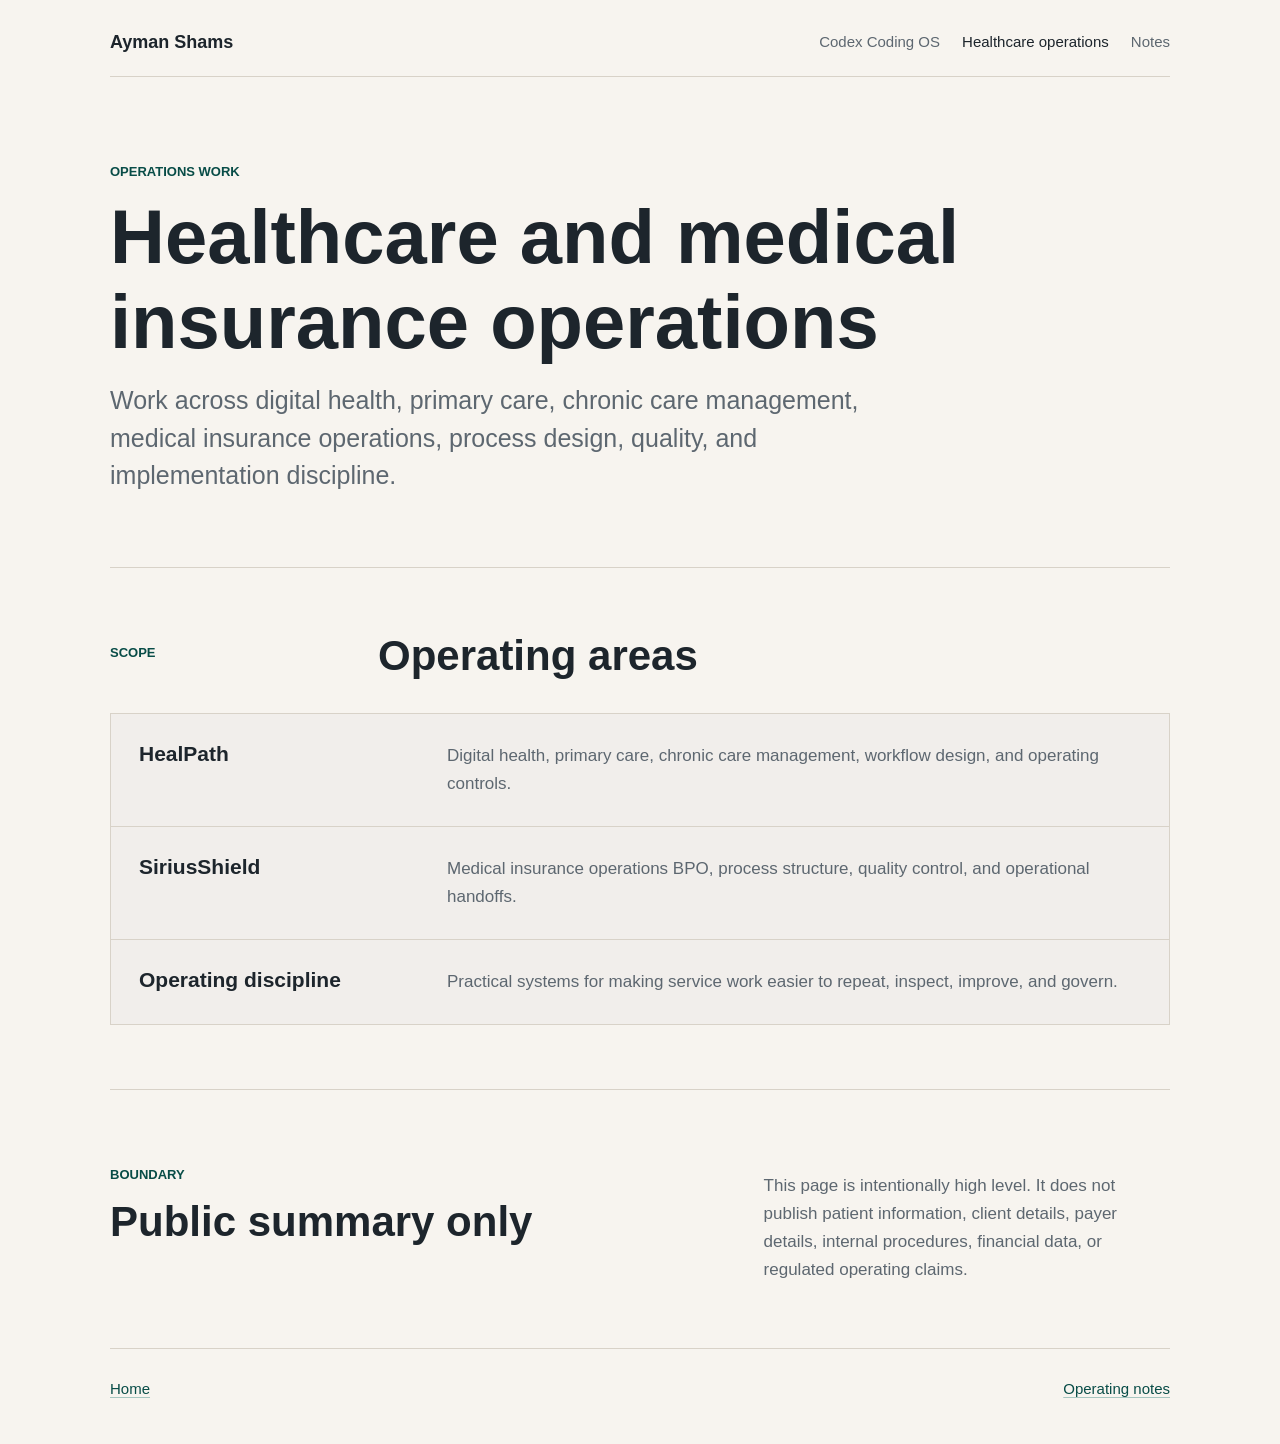
==== healthcare-operations/index.html @ 76e9513d "Initial GitHub Pages personal site" ====
<!doctype html>
<html lang="en">
  <head>
    <meta charset="utf-8">
    <meta name="viewport" content="width=device-width, initial-scale=1">
    <meta
      name="description"
      content="Healthcare operations, digital health, chronic care, and medical insurance operations work by Ayman Shams."
    >
    <title>Healthcare Operations | Ayman Shams</title>
    <link rel="stylesheet" href="../assets/css/styles.css">
  </head>
  <body>
    <header class="site-header">
      <a class="brand" href="../" aria-label="Ayman Shams homepage">Ayman Shams</a>
      <nav class="nav" aria-label="Primary navigation">
        <a href="../codex-coding-os/">Codex Coding OS</a>
        <a aria-current="page" href="../healthcare-operations/">Healthcare operations</a>
        <a href="../notes/">Notes</a>
      </nav>
    </header>

    <main>
      <section class="intro section">
        <p class="section-label">Operations work</p>
        <h1>Healthcare and medical insurance operations</h1>
        <p class="lead">
          Work across digital health, primary care, chronic care management, medical insurance operations, process design, quality, and implementation discipline.
        </p>
      </section>

      <section class="section" aria-labelledby="areas-heading">
        <div class="section-heading">
          <p class="section-label">Scope</p>
          <h2 id="areas-heading">Operating areas</h2>
        </div>
        <div class="work-list">
          <article class="work-item">
            <h3>HealPath</h3>
            <p>Digital health, primary care, chronic care management, workflow design, and operating controls.</p>
          </article>
          <article class="work-item">
            <h3>SiriusShield</h3>
            <p>Medical insurance operations BPO, process structure, quality control, and operational handoffs.</p>
          </article>
          <article class="work-item">
            <h3>Operating discipline</h3>
            <p>Practical systems for making service work easier to repeat, inspect, improve, and govern.</p>
          </article>
        </div>
      </section>

      <section class="section focus" aria-labelledby="boundary-heading">
        <div class="section-heading">
          <p class="section-label">Boundary</p>
          <h2 id="boundary-heading">Public summary only</h2>
        </div>
        <p>
          This page is intentionally high level. It does not publish patient information, client details, payer details, internal procedures, financial data, or regulated operating claims.
        </p>
      </section>
    </main>

    <footer class="site-footer">
      <a href="../">Home</a>
      <a href="../notes/">Operating notes</a>
    </footer>
  </body>
</html>
---- assets/css/styles.css ----
:root {
  color-scheme: light;
  --bg: #f7f4ef;
  --surface: #ffffff;
  --ink: #1d252c;
  --muted: #5d6770;
  --line: #d8d2c8;
  --accent: #0f6f68;
  --accent-dark: #084c47;
  --max: 1060px;
}

* {
  box-sizing: border-box;
}

html {
  background: var(--bg);
}

body {
  margin: 0;
  color: var(--ink);
  background: var(--bg);
  font-family: Arial, Helvetica, sans-serif;
  font-size: 17px;
  line-height: 1.65;
}

a {
  color: var(--accent-dark);
  text-decoration-color: rgba(15, 111, 104, 0.35);
  text-decoration-thickness: 0.08em;
  text-underline-offset: 0.18em;
}

a:hover {
  color: var(--accent);
}

a:focus-visible {
  outline: 3px solid rgba(15, 111, 104, 0.35);
  outline-offset: 4px;
  border-radius: 4px;
}

.site-header,
.site-footer,
main {
  width: min(var(--max), calc(100% - 40px));
  margin: 0 auto;
}

.site-header {
  display: flex;
  align-items: center;
  justify-content: space-between;
  gap: 24px;
  padding: 28px 0 18px;
  border-bottom: 1px solid var(--line);
}

.brand {
  color: var(--ink);
  font-size: 18px;
  font-weight: 700;
  text-decoration: none;
}

.nav {
  display: flex;
  flex-wrap: wrap;
  justify-content: flex-end;
  gap: 10px 22px;
  font-size: 15px;
}

.nav a {
  color: var(--muted);
  text-decoration: none;
}

.nav a:hover,
.nav a[aria-current="page"] {
  color: var(--ink);
}

.section {
  padding: 64px 0;
  border-bottom: 1px solid var(--line);
}

.intro {
  padding-top: 84px;
  padding-bottom: 72px;
}

.section-label {
  margin: 0 0 12px;
  color: var(--accent-dark);
  font-size: 13px;
  font-weight: 700;
  letter-spacing: 0;
  text-transform: uppercase;
}

h1,
h2,
h3,
p {
  max-width: 820px;
}

h1,
h2,
h3 {
  margin: 0;
  color: var(--ink);
  line-height: 1.12;
  letter-spacing: 0;
}

h1 {
  max-width: 900px;
  font-size: clamp(42px, 8vw, 76px);
  font-weight: 760;
}

h2 {
  font-size: clamp(28px, 4vw, 42px);
}

h3 {
  font-size: 21px;
}

p {
  margin: 18px 0 0;
  color: var(--muted);
}

.lead {
  max-width: 760px;
  font-size: clamp(20px, 2.7vw, 25px);
  line-height: 1.5;
}

.actions {
  display: flex;
  flex-wrap: wrap;
  gap: 12px;
  margin-top: 30px;
}

.button {
  display: inline-flex;
  align-items: center;
  min-height: 44px;
  padding: 10px 18px;
  color: #ffffff;
  background: var(--accent-dark);
  border: 1px solid var(--accent-dark);
  border-radius: 6px;
  font-size: 15px;
  font-weight: 700;
  text-decoration: none;
}

.button:hover {
  color: #ffffff;
  background: var(--accent);
  border-color: var(--accent);
}

.section-heading {
  display: grid;
  grid-template-columns: minmax(140px, 240px) minmax(0, 1fr);
  gap: 28px;
  align-items: start;
  margin-bottom: 34px;
}

.section-heading .section-label {
  margin-top: 10px;
}

.work-list {
  display: grid;
  gap: 1px;
  background: var(--line);
  border: 1px solid var(--line);
}

.work-item {
  display: grid;
  grid-template-columns: minmax(180px, 280px) minmax(0, 1fr);
  gap: 28px;
  padding: 28px;
  background: rgba(255, 255, 255, 0.64);
}

.work-item h3 a {
  color: var(--ink);
  text-decoration: none;
}

.work-item h3 a:hover {
  color: var(--accent-dark);
}

.work-item p {
  margin-top: 0;
}

.focus {
  display: grid;
  grid-template-columns: minmax(0, 1.2fr) minmax(260px, 0.8fr);
  gap: 44px;
  align-items: start;
}

.focus .section-heading {
  display: block;
  margin-bottom: 0;
}

.notice {
  max-width: 780px;
  padding: 18px 20px;
  color: var(--ink);
  background: var(--surface);
  border-left: 4px solid var(--accent-dark);
}

.site-footer {
  display: flex;
  flex-wrap: wrap;
  justify-content: space-between;
  gap: 14px;
  padding: 28px 0 42px;
  color: var(--muted);
  font-size: 15px;
}

@media (max-width: 760px) {
  .site-header {
    align-items: flex-start;
    flex-direction: column;
  }

  .nav {
    justify-content: flex-start;
  }

  .intro {
    padding-top: 58px;
  }

  .section {
    padding: 48px 0;
  }

  .section-heading,
  .work-item,
  .focus {
    grid-template-columns: 1fr;
  }

  .section-heading {
    gap: 8px;
  }

  .work-item {
    gap: 12px;
    padding: 22px;
  }
}
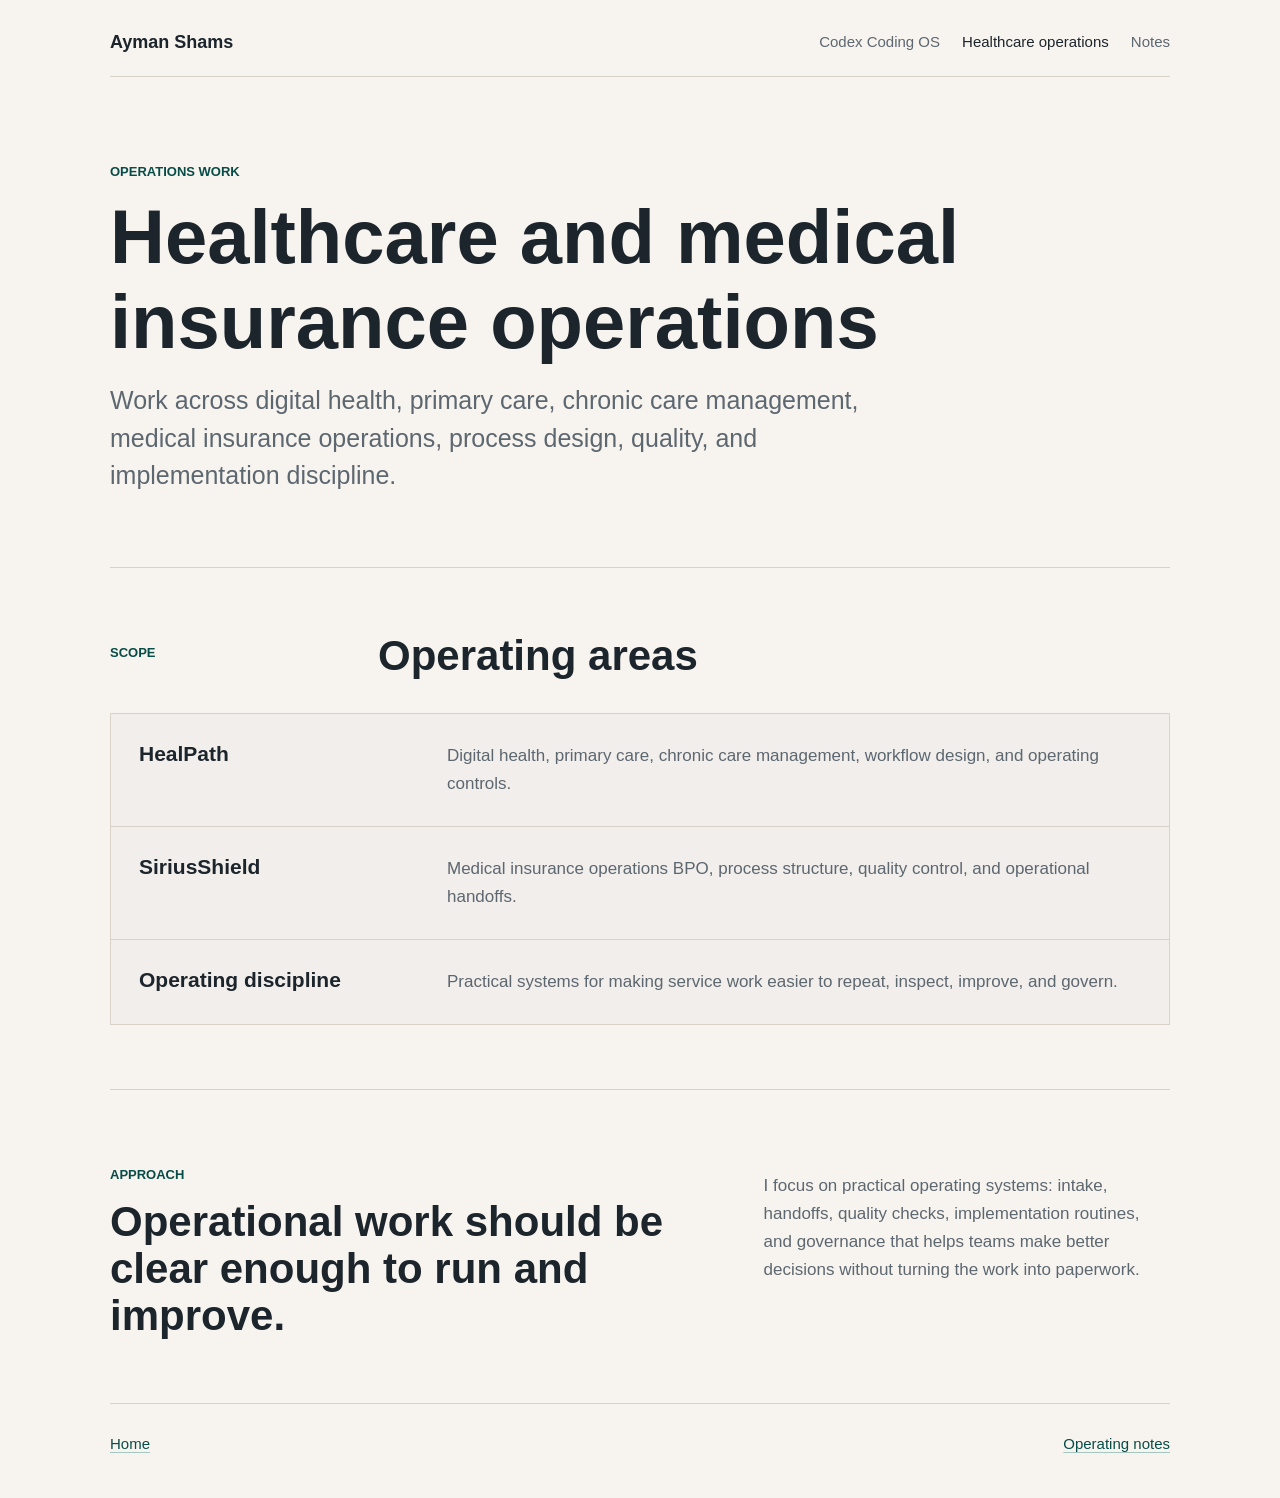
==== commit 3743db41: "Polish public site content" ====
--- a/healthcare-operations/index.html
+++ b/healthcare-operations/index.html
@@ -50,13 +50,13 @@
         </div>
       </section>
 
-      <section class="section focus" aria-labelledby="boundary-heading">
+      <section class="section focus" aria-labelledby="approach-heading">
         <div class="section-heading">
-          <p class="section-label">Boundary</p>
-          <h2 id="boundary-heading">Public summary only</h2>
+          <p class="section-label">Approach</p>
+          <h2 id="approach-heading">Operational work should be clear enough to run and improve.</h2>
         </div>
         <p>
-          This page is intentionally high level. It does not publish patient information, client details, payer details, internal procedures, financial data, or regulated operating claims.
+          I focus on practical operating systems: intake, handoffs, quality checks, implementation routines, and governance that helps teams make better decisions without turning the work into paperwork.
         </p>
       </section>
     </main>
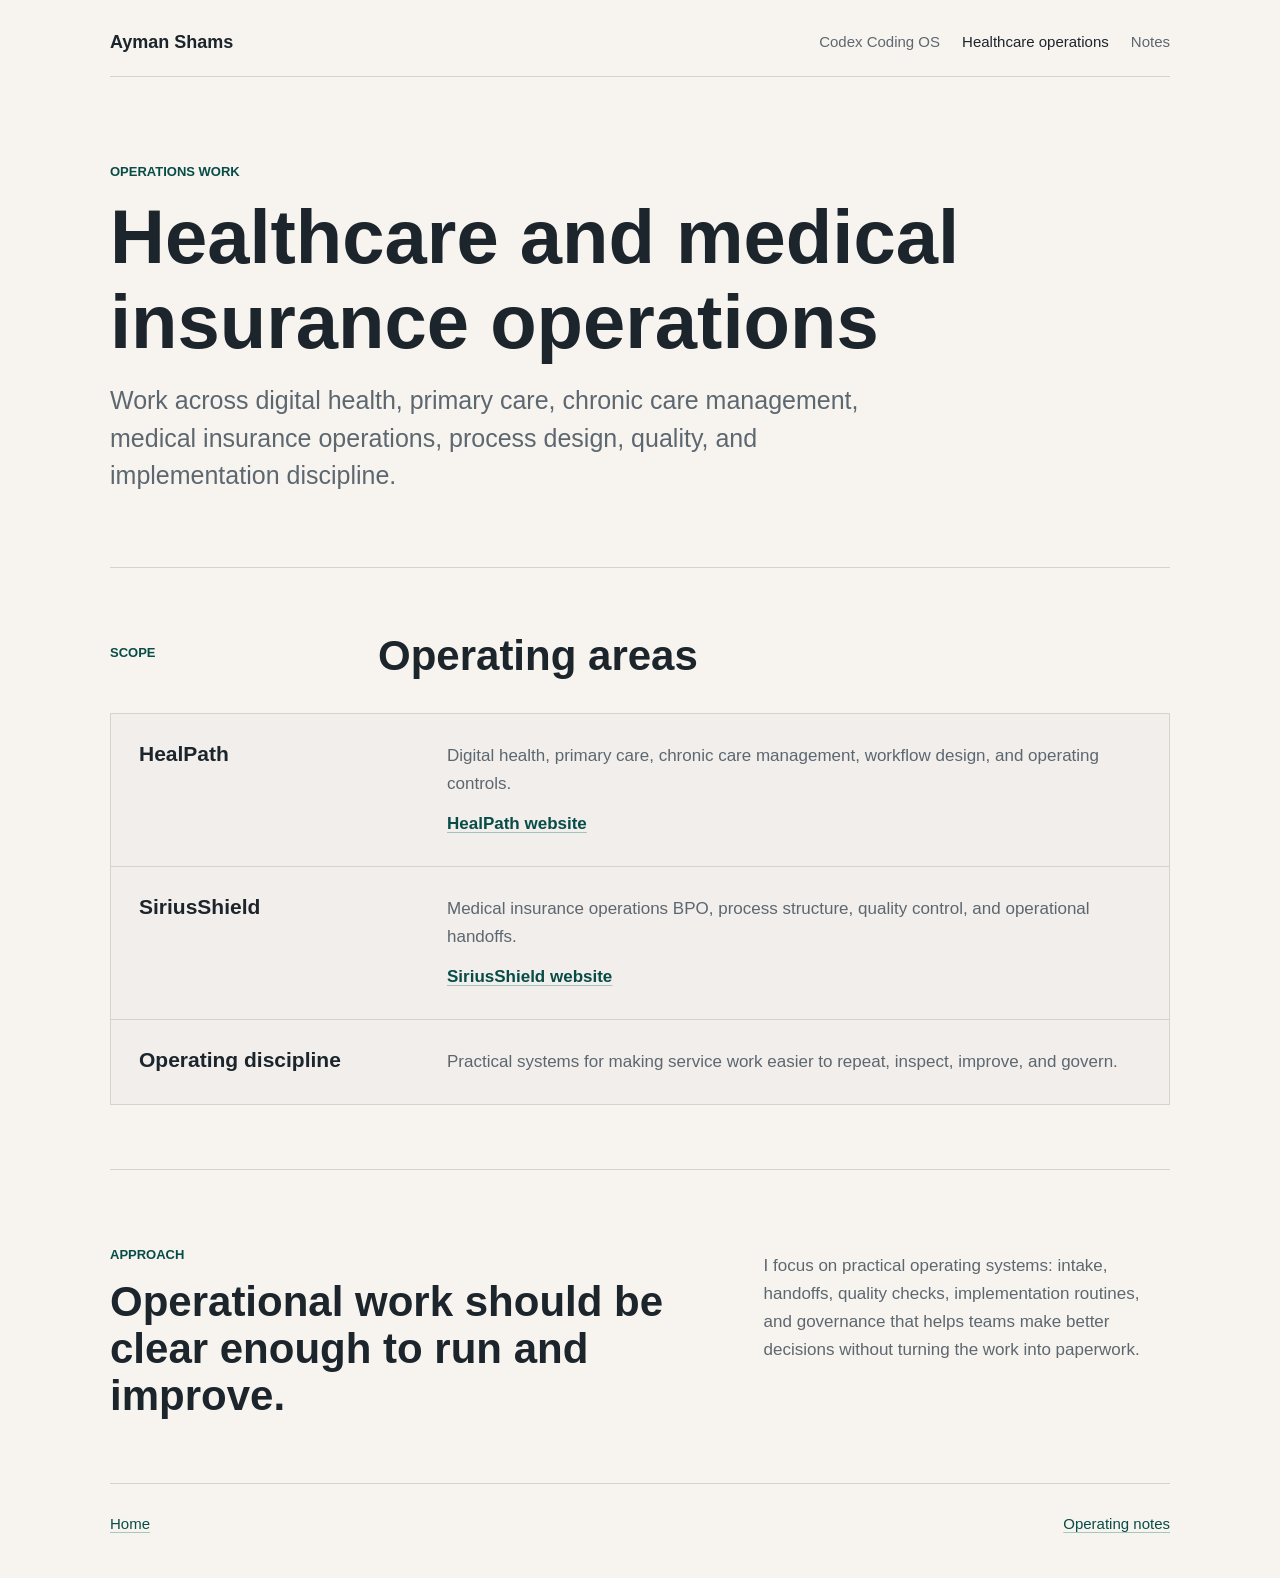
==== commit 4f8f4a38: "Add verified project website links" ====
--- a/healthcare-operations/index.html
+++ b/healthcare-operations/index.html
@@ -37,11 +37,21 @@
         <div class="work-list">
           <article class="work-item">
             <h3>HealPath</h3>
-            <p>Digital health, primary care, chronic care management, workflow design, and operating controls.</p>
+            <div class="item-body">
+              <p>Digital health, primary care, chronic care management, workflow design, and operating controls.</p>
+              <p class="item-link">
+                <a href="https://healpath.care/" rel="noopener noreferrer">HealPath website</a>
+              </p>
+            </div>
           </article>
           <article class="work-item">
             <h3>SiriusShield</h3>
-            <p>Medical insurance operations BPO, process structure, quality control, and operational handoffs.</p>
+            <div class="item-body">
+              <p>Medical insurance operations BPO, process structure, quality control, and operational handoffs.</p>
+              <p class="item-link">
+                <a href="https://www.siriusshield.com/" rel="noopener noreferrer">SiriusShield website</a>
+              </p>
+            </div>
           </article>
           <article class="work-item">
             <h3>Operating discipline</h3>
--- a/assets/css/styles.css
+++ b/assets/css/styles.css
@@ -212,6 +212,11 @@
   margin-top: 0;
 }
 
+.work-item .item-link {
+  margin-top: 12px;
+  font-weight: 700;
+}
+
 .focus {
   display: grid;
   grid-template-columns: minmax(0, 1.2fr) minmax(260px, 0.8fr);
